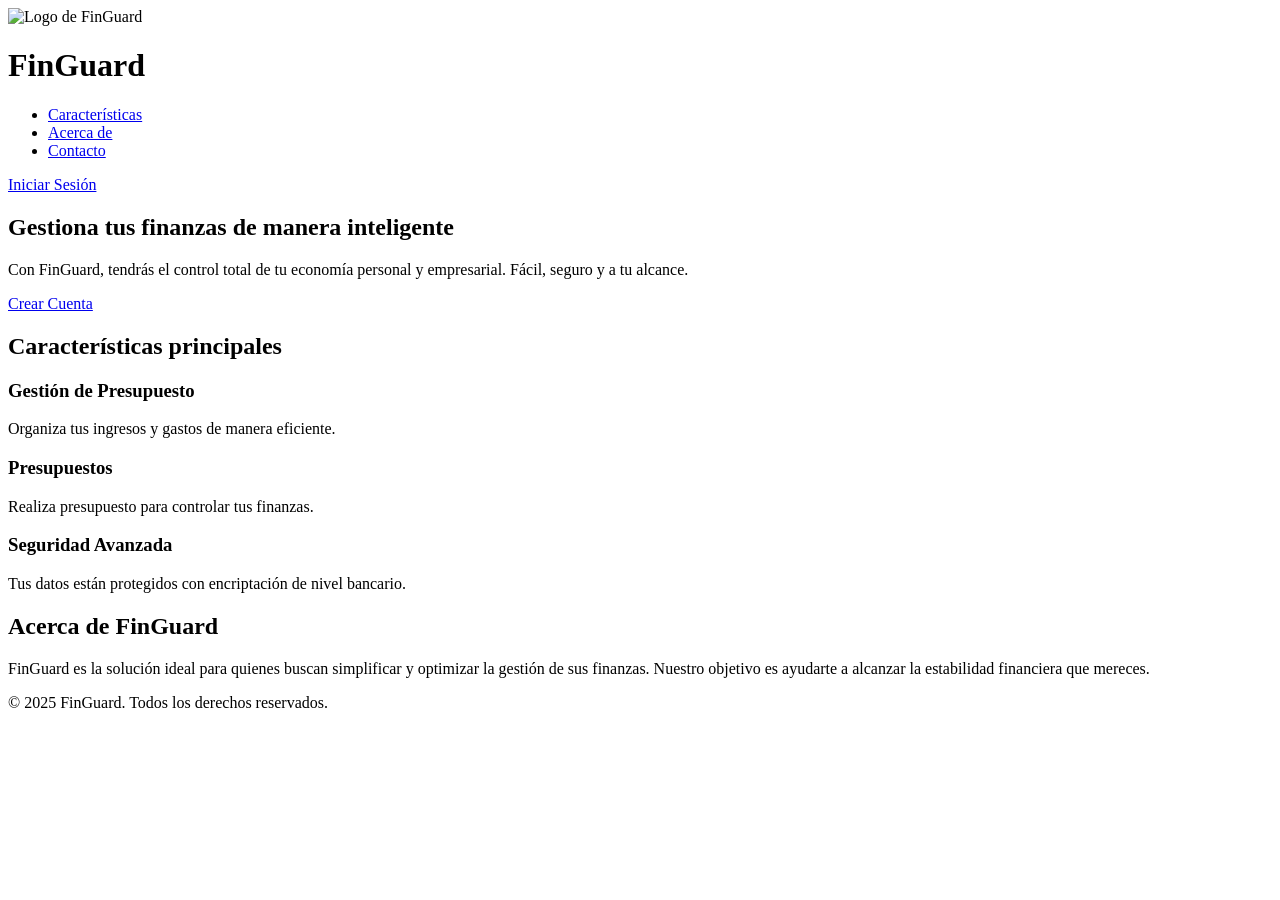
==== index.html @ 4ec8fbc2 "Index" ====
<!DOCTYPE html>
<html lang="es">
<head>
    <meta charset="UTF-8">
    <meta name="viewport" content="width=device-width, initial-scale=1.0">
    <title>FinGuard - Gestión Financiera Inteligente</title>
    <link rel="icon" href="../assets/Logo.png" type="image/icon type">
    <link rel="stylesheet" href="pagInicio.css">
</head>
<body>
    <header class="header">
        <div class="container">
            <div class="contenedorLogo">
                <img src="../assets/Logo.png" alt="Logo de FinGuard" class="imagenLogo">
                <h1 class="titulo">FinGuard</h1>
            </div>
            <nav>
                <ul class="navegar">
                    <li><a href="#caracteristicas">Características</a></li>
                    <li><a href="#acercaDe">Acerca de</a></li>
                    <li><a href="#contacto">Contacto</a></li>
                </ul>
            </nav>
            <a href="../Inicio_Sesion/login.html" class="inicioSesion">Iniciar Sesión</a>
        </div>
    </header>

    <main>
        <section class="crearCuenta">
            <div class="contenedorCuenta">
                <h1 class="tituloCrear">Gestiona tus finanzas de manera inteligente</h1>
                <p class="descripcionCrear">Con FinGuard, tendrás el control total de tu economía personal y empresarial. Fácil, seguro y a tu alcance.</p>
                <a href="../registro/registro.html" class="inicioSesion">Crear Cuenta</a>
            </div>
        </section>

        <section id="informacion" class="informacion">
            <div class="container">
                <h2 class="tituloInfo">Características principales</h2>
                <div class="apartadoInfo">
                    <div class="info">
                        <h3>Gestión de Presupuesto</h3>
                        <p>Organiza tus ingresos y gastos de manera eficiente.</p>
                    </div>
                    <div class="info">
                        <h3>Presupuestos</h3>
                        <p>Realiza presupuesto para controlar tus finanzas.</p>
                    </div>
                    <div class="info">
                        <h3>Seguridad Avanzada</h3>
                        <p>Tus datos están protegidos con encriptación de nivel bancario.</p>
                    </div>
                </div>
            </div>
        </section>

        <section id="acercaDe" class="acercaDe">
            <div class="container">
                <h2 class="tituloAcercaDe">Acerca de FinGuard</h2>
                <p>FinGuard es la solución ideal para quienes buscan simplificar y optimizar la gestión de sus finanzas. Nuestro objetivo es ayudarte a alcanzar la estabilidad financiera que mereces.</p>
            </div>
        </section>
    </main>

    <footer class="footer">
        <div class="container">
            <p>&copy; 2025 FinGuard. Todos los derechos reservados.</p>
        </div>
    </footer>
</body>
</html>
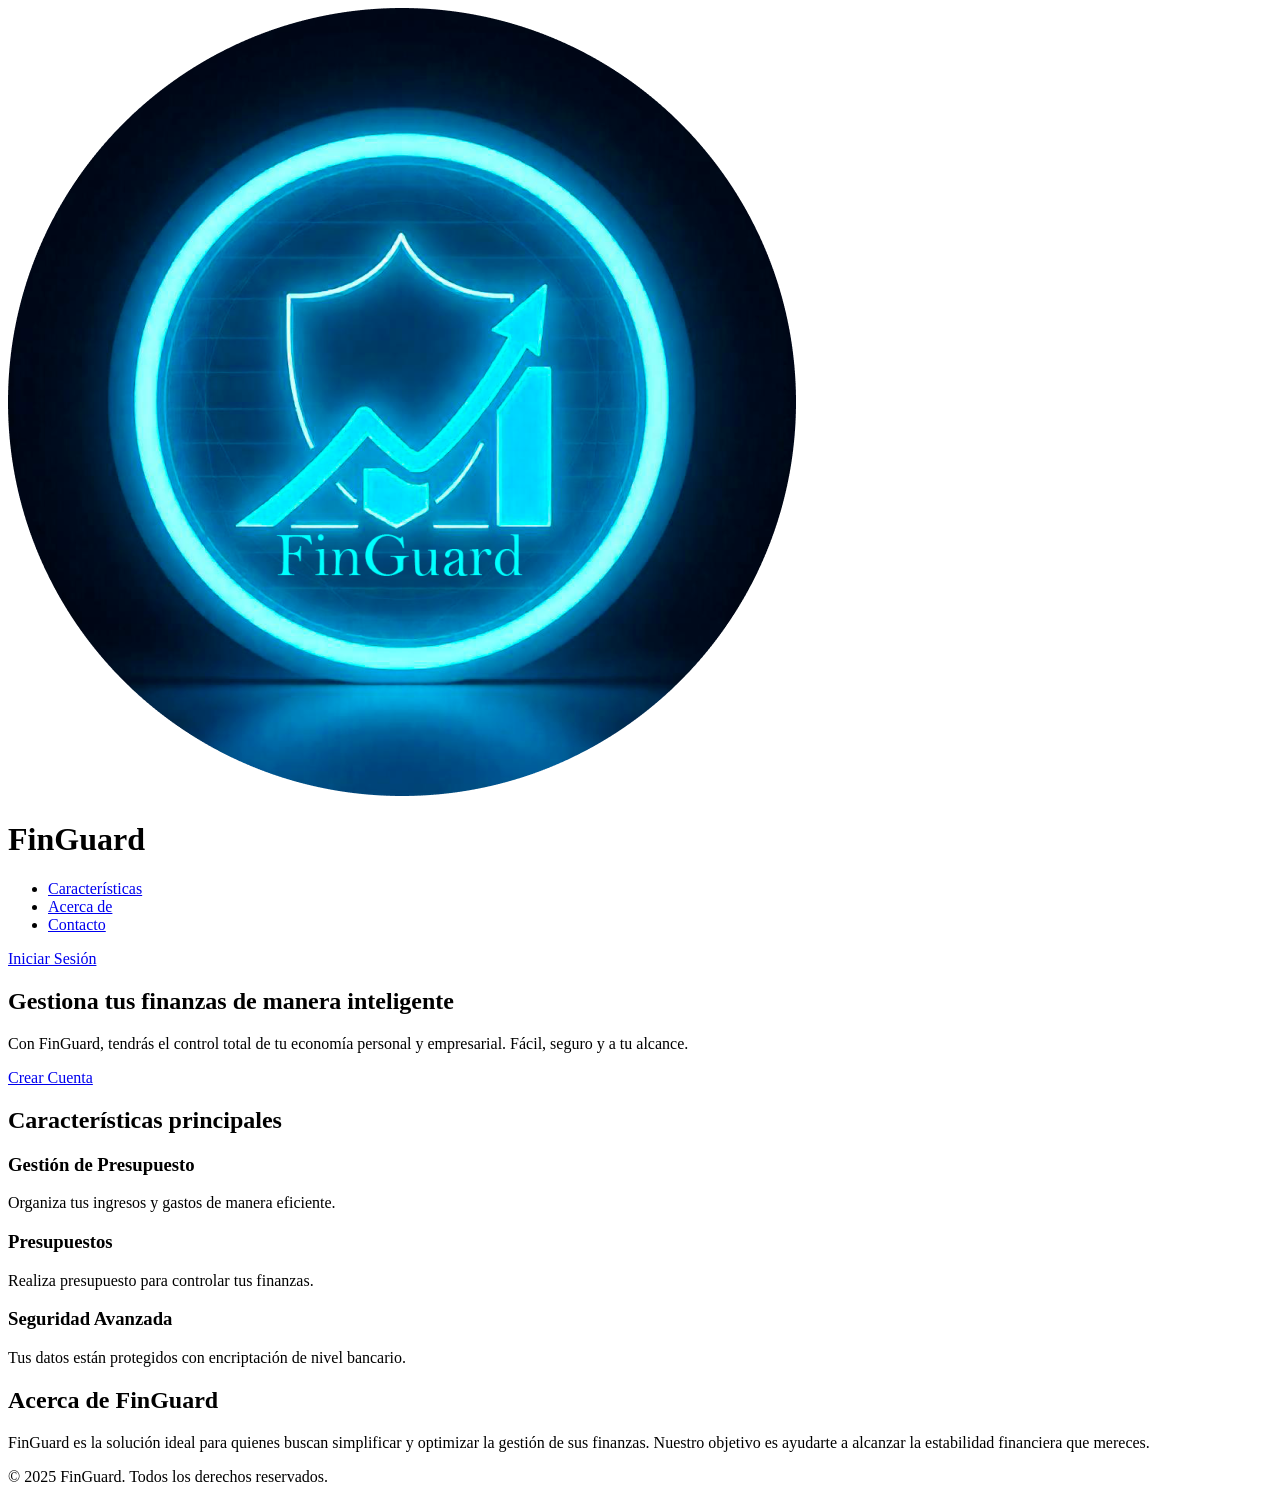
==== commit 1bf75b99: "Rutas" ====
--- a/index.html
+++ b/index.html
@@ -4,7 +4,7 @@
     <meta charset="UTF-8">
     <meta name="viewport" content="width=device-width, initial-scale=1.0">
     <title>FinGuard - Gestión Financiera Inteligente</title>
-    <link rel="icon" href="../assets/Logo.png" type="image/icon type">
+    <link rel="icon" href="/assets/Logo.png" type="image/icon type">
     <link rel="stylesheet" href="pagInicio.css">
 </head>
 <body>
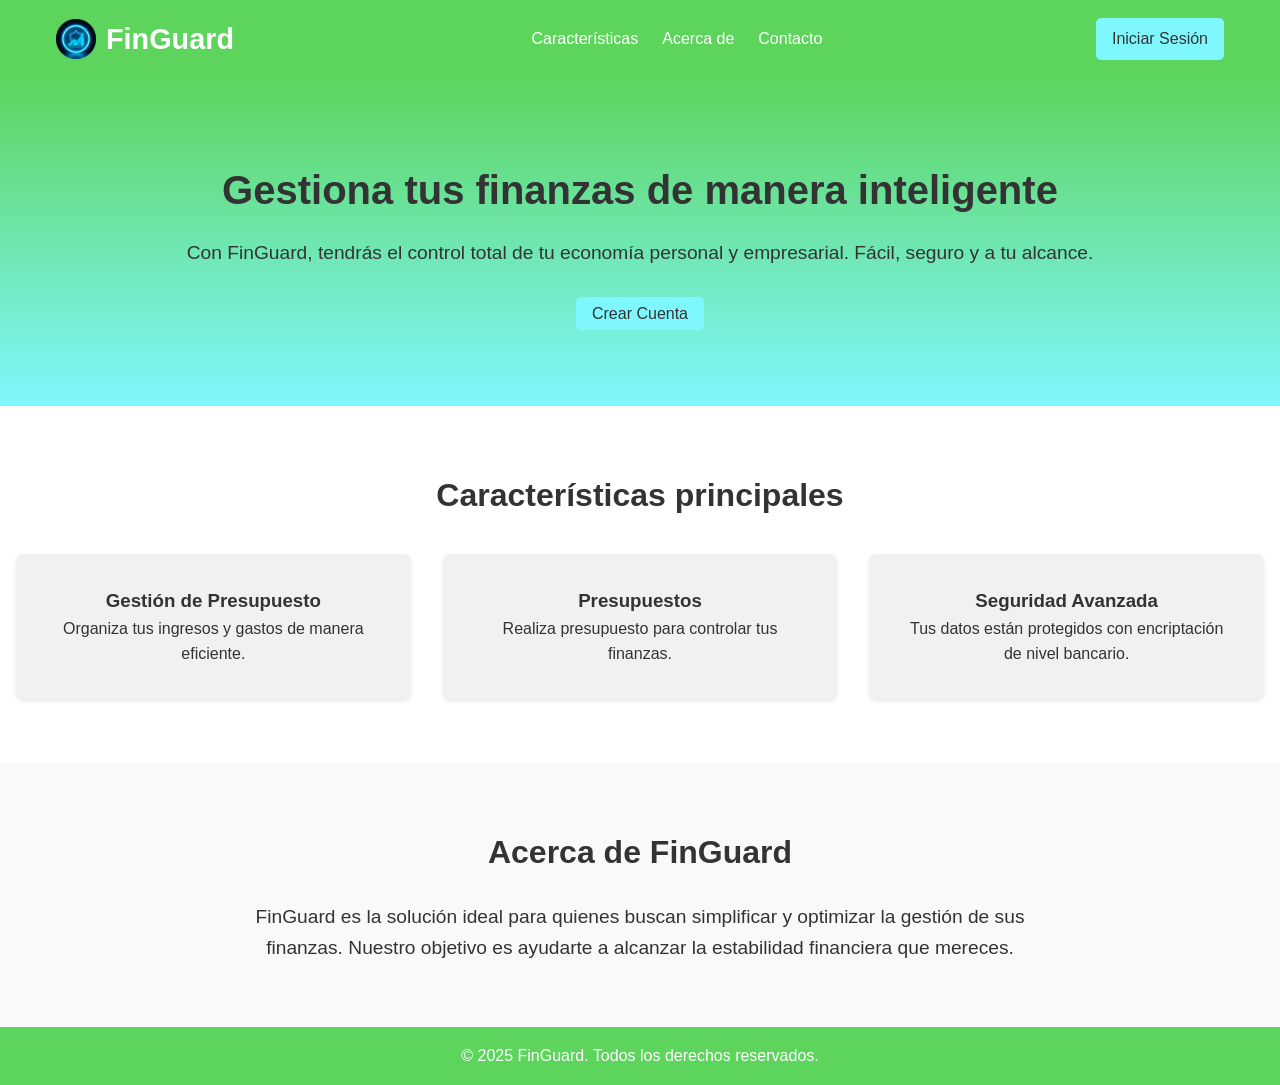
==== commit e7b84c9d: "Hola" ====
--- a/index.html
+++ b/index.html
@@ -5,7 +5,7 @@
     <meta name="viewport" content="width=device-width, initial-scale=1.0">
     <title>FinGuard - Gestión Financiera Inteligente</title>
     <link rel="icon" href="/assets/Logo.png" type="image/icon type">
-    <link rel="stylesheet" href="pagInicio.css">
+    <link rel="stylesheet" href="./index.css">
 </head>
 <body>
     <header class="header">
--- a/index.css
+++ b/index.css
@@ -0,0 +1,140 @@
+* {
+    margin: 0;
+    padding: 0;
+    box-sizing: border-box;
+}
+
+body {
+    font-family: 'Roboto', sans-serif;
+    line-height: 1.6;
+    color: #333;
+    background-color: #f9f9f9;
+}
+
+.header {
+    background-color: #5dd55d;
+    color: #fff;
+    padding: 1rem 0;
+}
+
+.header .container {
+    display: flex;
+    justify-content: space-between;
+    align-items: center;
+    max-width: 1200px;
+    margin: 0 auto;
+    padding: 0 1rem;
+}
+
+.contenedorLogo {
+    display: flex;
+    align-items: center;
+}
+
+.imagenLogo {
+    width: 40px;
+    height: 40px;
+    margin-right: 10px;
+}
+
+.titulo {
+    font-size: 1.8rem;
+    font-weight: bold;
+    color: #fff;
+}
+
+.navegar {
+    list-style: none;
+    display: flex;
+}
+
+.navegar li {
+    margin-left: 1.5rem;
+}
+
+.navegar a {
+    color: #fff;
+    text-decoration: none;
+    font-size: 1rem;
+}
+
+.inicioSesion {
+    background-color: #7ff7ff;
+    color: #333;
+    padding: 0.5rem 1rem;
+    border-radius: 5px;
+    text-decoration: none;
+    font-size: 1rem;
+    transition: background-color 0.3s;
+}
+
+.inicioSesion:hover {
+    background-color: #66e3e3;
+}
+
+.contenedorCuenta {
+    text-align: center;
+    padding: 5rem 1rem;
+    background: linear-gradient(to bottom,  #5dd55d, #7ff7ff);
+    color: var(--text-light);
+}
+
+.tituloCrear {
+    font-size: 2.5rem;
+    margin-bottom: 1rem;
+}
+
+.descripcionCrear {
+    font-size: 1.2rem;
+    margin-bottom: 2rem;
+}
+
+.informacion {
+    padding: 4rem 1rem;
+    background-color: #fff;
+}
+
+.informacion .tituloInfo {
+    text-align: center;
+    font-size: 2rem;
+    margin-bottom: 2rem;
+}
+
+.apartadoInfo {
+    display: grid;
+    grid-template-columns: repeat(auto-fit, minmax(300px, 1fr));
+    gap: 2rem;
+}
+
+.info {
+    text-align: center;
+    background: #f1f1f1;
+    padding: 2rem;
+    border-radius: 8px;
+    box-shadow: 0 2px 4px rgba(0, 0, 0, 0.1);
+}
+
+.acercaDe {
+    padding: 4rem 1rem;
+    background-color: #f9f9f9;
+}
+
+.acercaDe .tituloAcercaDe {
+    text-align: center;
+    font-size: 2rem;
+    margin-bottom: 1.5rem;
+}
+
+.acercaDe p {
+    max-width: 800px;
+    margin: 0 auto;
+    text-align: center;
+    font-size: 1.2rem;
+}
+
+.footer {
+    background-color:  #5dd55d;
+    color: #fff;
+    text-align: center;
+    padding: 1rem 0;
+}
